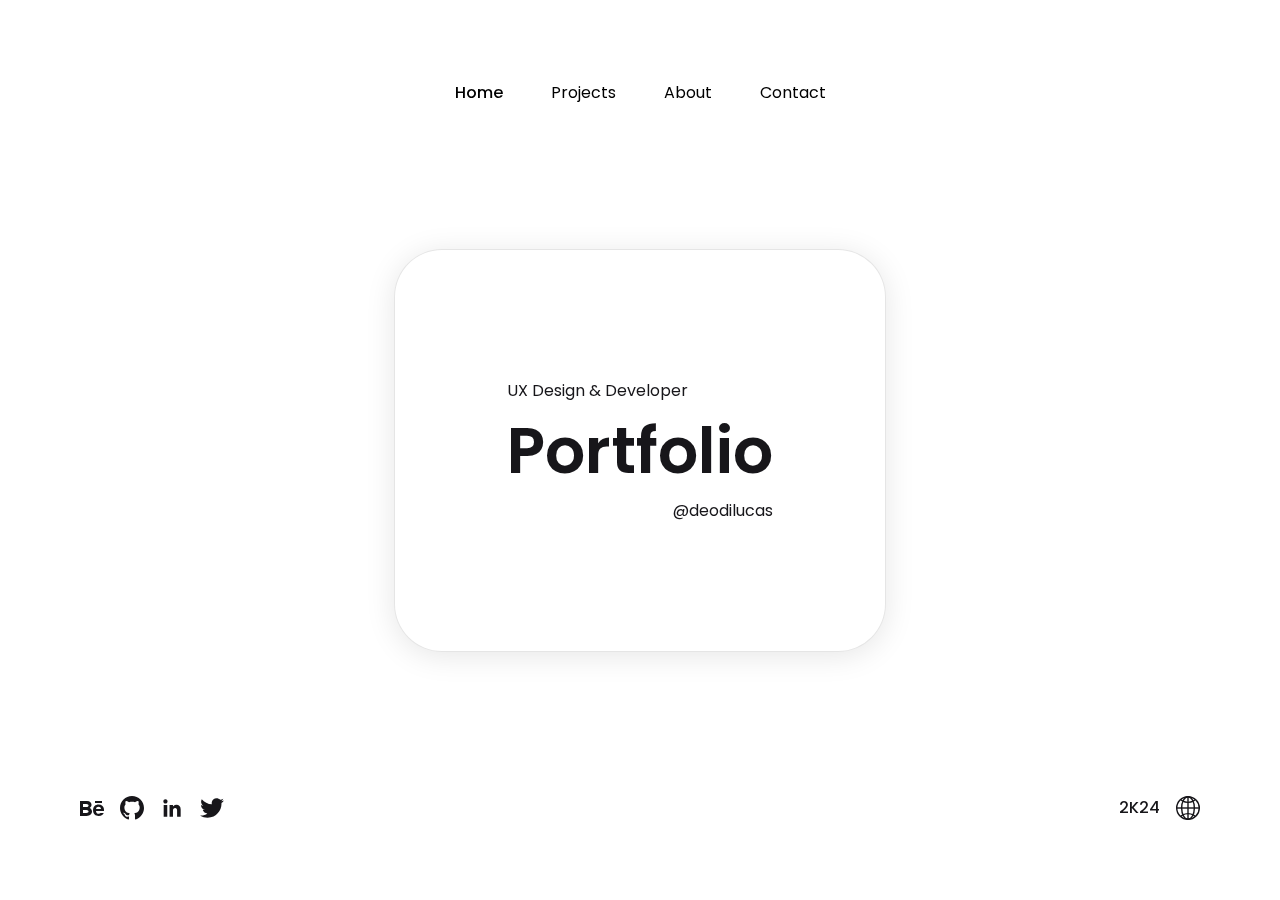
==== index.html @ e075723d "launch-web" ====
<!DOCTYPE html>
<html lang="en">

<head>
    <meta charset="UTF-8">
    <meta name="viewport" content="width=device-width, initial-scale=1.0">
    <link rel="stylesheet" href="style-index.css">
    <title>Portfolio</title>
</head>

<body>
    <div class="cover">
        <!-- <img class="img-cover" src="assets/background.png" alt=""> -->
        <div class="content" alt="">
            <div class="header">
                <nav class="menu">
                    <ul>
                        <li><a style="font-weight: 500;" href="">Home</a></li>
                        <li><a href="">Projects</a></li>
                        <li><a href="">About</a></li>
                        <li><a href="">Contact</a></li>
                    </ul>

                </nav>
            </div>
            <div class="content-panel">
                <span style="font-size: 1em; font-weight: 400; text-align: left;">UX Design & Developer</span>
                <span style="font-size: 4em; font-weight: 600; text-align: center;">Portfolio</span>
                <!-- <img src="assets/logo-labz.svg" alt=""> -->
                <span style="font-size: 1em; font-weight: 400; text-align: right;">@deodilucas</span>
            </div>
            <div class="content-bottom">
                <span class="social-icons">
                    <img src="assets/behnace-logo.svg" alt="">
                    <img src="assets/github-logo.svg" alt="">
                    <img src="assets/linkedin-logo.svg" alt="">
                    <img src="assets/twitter-logo.svg" alt="">
                </span>
                <span class="rotulo">
                    2K24<img src="assets/mundi.svg" alt="" srcset="" style="height: 24px;">
                    <!-- <img src="assets/logo-deo.svg" alt=""> -->
                </span>

            </div>
        </div>
    </div>

</body>

</html>
---- style-index.css ----
@import url('https://fonts.googleapis.com/css2?family=Poppins:ital,wght@0,100;0,200;0,300;0,400;0,500;0,600;0,700;0,800;0,900;1,100;1,200;1,300;1,400;1,500;1,600;1,700;1,800;1,900&display=swap');
@import url('https://fonts.googleapis.com/css2?family=Inter:wght@100..900&display=swap');

* {
    margin: 0;
    padding: 0;
    box-sizing: border-box;
    text-decoration: none;
}

body {
    color: #17161A;
    background-color: white;
    font-family: 'Poppins';
    font-weight: 500;
    height: 100vh;
    width: 100vw;
}

.img-cover {
    width: 100%;
    height: 100%;
    position: absolute;
    opacity: 0.6;
    object-fit: cover;
    z-index: -1;
}

/* cover & settingsc content */
.cover {
    height: 100vh;
    /* background: rgb(78, 16, 255, 0.6); */
    background-size: cover;
    background-position: center;
    isolation: isolate;
    height: 100%;
    width: 100%;
}

.content {
    display: flex;
    flex-direction: column;
    align-items: center;
    justify-content: space-between;
    height: 100%;
    width: 100%;
}

.content::after {
    content: '';
    /* background: no-repeat center url(assets/logo-labz.svg); */
    background-size: 3000px 1500px;
    mix-blend-mode: color-dodge;
    position: absolute;
    z-index: -1;
    inset: 0;
}

/* menu */
.header {
    margin-top: 80px;
    display: flex;
    justify-content: center;
}

.menu ul {
    list-style: none;
    display: flex;
    flex-direction: row;
}

.menu ul li a {
    color: black;
    text-decoration: none;
    margin: 1.5em;
    font-weight: 400;
}

/* content-panel */
.content-panel {
    display: flex;
    flex-direction: column;
    justify-content: center;
    border-radius: 3em;
    padding: 8em 7em;
    background: rgba(255, 255, 255, 0.05);
    box-shadow: 0 4px 30px rgba(0, 0, 0, 0.1);
    backdrop-filter: blur(30px);
    -webkit-backdrop-filter: blur(30px);
    border: 1.5px solid rgba(0, 0, 0, 0.1);
}

/* content-bottom */
.content-bottom {
    display: flex;
    flex-direction: row;
    width: 100%;
    justify-content: space-between;
    margin-bottom: 80px;
}

.social-icons {
    margin-left: 80px;
    gap: 1em;
    display: flex;
    align-items: center;
}

.social-icons img {
    height: 24px;
    width: 24px;
    /* filter: invert(100%) sepia(96%) saturate(2%) hue-rotate(309deg) brightness(105%) contrast(101%); */
}

.rotulo {
    gap: 1em;
    display: flex;
    align-items: center;
    margin-right: 80px;
}

.rotulo img {
    height: 24px;
}
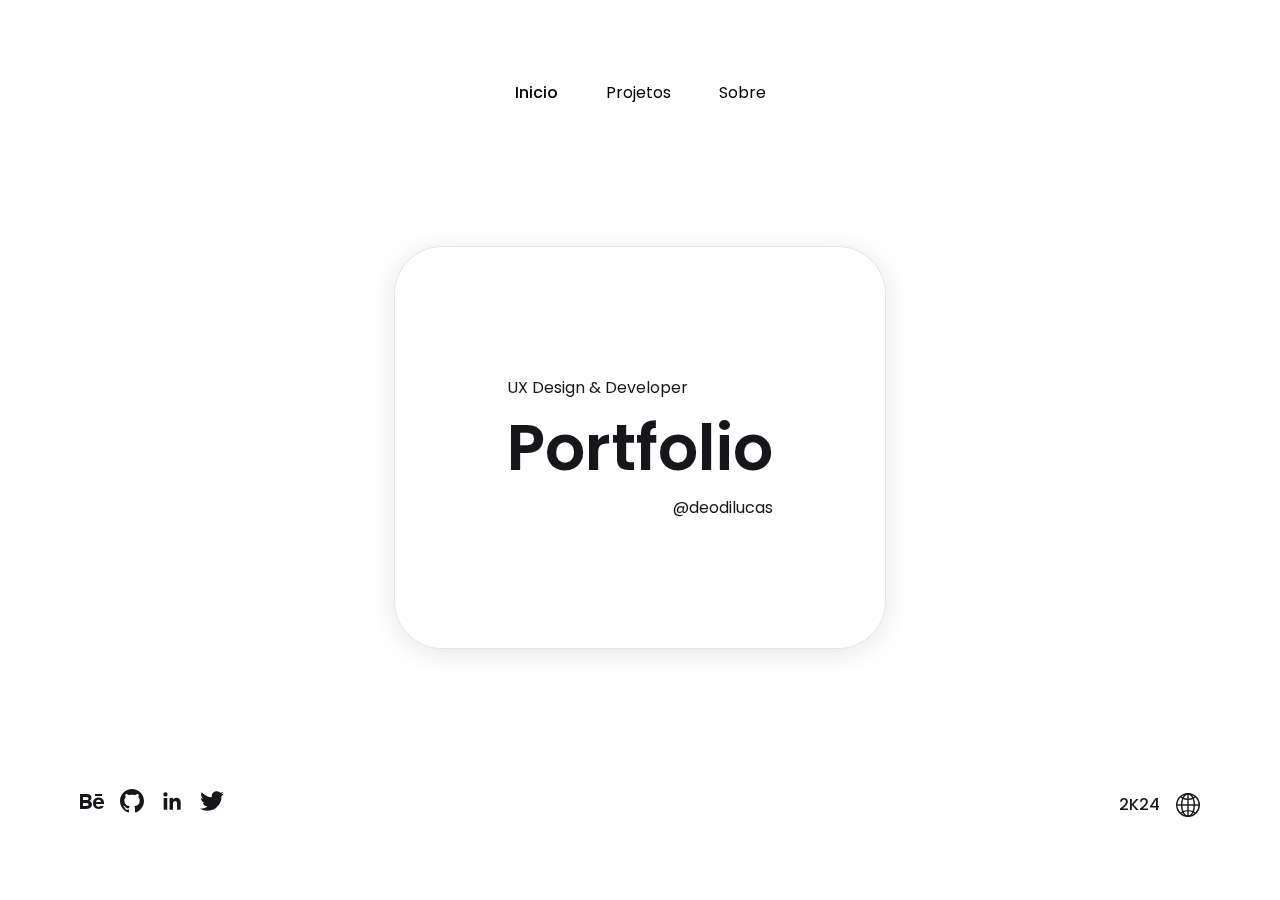
==== commit c155d1eb: "Update Portfolio" ====
--- a/index.html
+++ b/index.html
@@ -5,22 +5,21 @@
     <meta charset="UTF-8">
     <meta name="viewport" content="width=device-width, initial-scale=1.0">
     <link rel="stylesheet" href="style-index.css">
+    <link rel="stylesheet" href="style.css">
+    <link rel="shortcut icon" href="assets/mundi.ico" type="image/x-icon">
     <title>Portfolio</title>
 </head>
 
 <body>
     <div class="cover">
-        <!-- <img class="img-cover" src="assets/background.png" alt=""> -->
         <div class="content" alt="">
             <div class="header">
                 <nav class="menu">
                     <ul>
-                        <li><a style="font-weight: 500;" href="">Home</a></li>
-                        <li><a href="">Projects</a></li>
-                        <li><a href="">About</a></li>
-                        <li><a href="">Contact</a></li>
+                        <li><a style="font-weight: 500;" href="">Inicio</a></li>
+                        <li><a href="projeto.html">Projetos</a></li>
+                        <li><a href="sobre.html">Sobre</a></li>
                     </ul>
-
                 </nav>
             </div>
             <div class="content-panel">
@@ -31,14 +30,13 @@
             </div>
             <div class="content-bottom">
                 <span class="social-icons">
-                    <img src="assets/behnace-logo.svg" alt="">
-                    <img src="assets/github-logo.svg" alt="">
-                    <img src="assets/linkedin-logo.svg" alt="">
-                    <img src="assets/twitter-logo.svg" alt="">
+                    <a href="https://www.behance.net/deodilucassouza" target="_blank"><img src="assets/behnace-logo.svg" alt=""></a>
+                    <a href="https://github.com/deodilucas/" target="_blank"><img src="assets/github-logo.svg" alt=""></a>
+                    <a href="https://www.linkedin.com/in/deodilucas-souza/" target="_blank"><img src="assets/linkedin-logo.svg" alt=""></a>
+                    <a href="https://twitter.com/deodilucas" target="_blank"><img src="assets/twitter-logo.svg" alt=""></a>
                 </span>
                 <span class="rotulo">
                     2K24<img src="assets/mundi.svg" alt="" srcset="" style="height: 24px;">
-                    <!-- <img src="assets/logo-deo.svg" alt=""> -->
                 </span>
 
             </div>
--- a/style-index.css
+++ b/style-index.css
@@ -1,81 +1,3 @@
-@import url('https://fonts.googleapis.com/css2?family=Poppins:ital,wght@0,100;0,200;0,300;0,400;0,500;0,600;0,700;0,800;0,900;1,100;1,200;1,300;1,400;1,500;1,600;1,700;1,800;1,900&display=swap');
-@import url('https://fonts.googleapis.com/css2?family=Inter:wght@100..900&display=swap');
-
-* {
-    margin: 0;
-    padding: 0;
-    box-sizing: border-box;
-    text-decoration: none;
-}
-
-body {
-    color: #17161A;
-    background-color: white;
-    font-family: 'Poppins';
-    font-weight: 500;
-    height: 100vh;
-    width: 100vw;
-}
-
-.img-cover {
-    width: 100%;
-    height: 100%;
-    position: absolute;
-    opacity: 0.6;
-    object-fit: cover;
-    z-index: -1;
-}
-
-/* cover & settingsc content */
-.cover {
-    height: 100vh;
-    /* background: rgb(78, 16, 255, 0.6); */
-    background-size: cover;
-    background-position: center;
-    isolation: isolate;
-    height: 100%;
-    width: 100%;
-}
-
-.content {
-    display: flex;
-    flex-direction: column;
-    align-items: center;
-    justify-content: space-between;
-    height: 100%;
-    width: 100%;
-}
-
-.content::after {
-    content: '';
-    /* background: no-repeat center url(assets/logo-labz.svg); */
-    background-size: 3000px 1500px;
-    mix-blend-mode: color-dodge;
-    position: absolute;
-    z-index: -1;
-    inset: 0;
-}
-
-/* menu */
-.header {
-    margin-top: 80px;
-    display: flex;
-    justify-content: center;
-}
-
-.menu ul {
-    list-style: none;
-    display: flex;
-    flex-direction: row;
-}
-
-.menu ul li a {
-    color: black;
-    text-decoration: none;
-    margin: 1.5em;
-    font-weight: 400;
-}
-
 /* content-panel */
 .content-panel {
     display: flex;
@@ -88,37 +10,4 @@
     backdrop-filter: blur(30px);
     -webkit-backdrop-filter: blur(30px);
     border: 1.5px solid rgba(0, 0, 0, 0.1);
-}
-
-/* content-bottom */
-.content-bottom {
-    display: flex;
-    flex-direction: row;
-    width: 100%;
-    justify-content: space-between;
-    margin-bottom: 80px;
-}
-
-.social-icons {
-    margin-left: 80px;
-    gap: 1em;
-    display: flex;
-    align-items: center;
-}
-
-.social-icons img {
-    height: 24px;
-    width: 24px;
-    /* filter: invert(100%) sepia(96%) saturate(2%) hue-rotate(309deg) brightness(105%) contrast(101%); */
-}
-
-.rotulo {
-    gap: 1em;
-    display: flex;
-    align-items: center;
-    margin-right: 80px;
-}
-
-.rotulo img {
-    height: 24px;
 }--- a/style.css
+++ b/style.css
@@ -0,0 +1,116 @@
+@import url('https://fonts.googleapis.com/css2?family=Poppins:ital,wght@0,100;0,200;0,300;0,400;0,500;0,600;0,700;0,800;0,900;1,100;1,200;1,300;1,400;1,500;1,600;1,700;1,800;1,900&display=swap');
+@import url('https://fonts.googleapis.com/css2?family=Inter:wght@100..900&display=swap');
+
+
+/* default html */
+* {
+    margin: 0;
+    padding: 0;
+    box-sizing: border-box;
+    text-decoration: none;
+}
+
+body {
+    color: #17161A;
+    background-color: white;
+    font-family: 'Poppins';
+    font-weight: 500;
+    height: 100vh;
+    width: 100vw;
+}
+
+a {
+    text-decoration: none;
+    color: black;
+}  
+.img-cover {
+    width: 100%;
+    height: 100%;
+    position: absolute;
+    opacity: 0.6;
+    object-fit: cover;
+    z-index: -1;
+}
+
+/* cover & settings content */
+.cover {
+    height: 100vh;
+    /* background: rgb(78, 16, 255, 0.6); */
+    background-size: cover;
+    background-position: center;
+    isolation: isolate;
+    height: 100%;
+    width: 100%;
+}
+
+.content {
+    display: flex;
+    flex-direction: column;
+    align-items: center;
+    justify-content: space-between;
+    height: 100%;
+    width: 100%;
+}
+
+.content::after {
+    content: '';
+    /* background: no-repeat center url(assets/logo-labz.svg); */
+    background-size: 3000px 1500px;
+    mix-blend-mode: color-dodge;
+    position: absolute;
+    z-index: -1;
+    inset: 0;
+}
+
+/* menu */
+.header {
+    margin-top: 80px;
+    display: flex;
+    justify-content: center;
+}
+
+.menu ul {
+    list-style: none;
+    display: flex;
+    flex-direction: row;
+}
+
+.menu ul li a {
+    color: black;
+    text-decoration: none;
+    margin: 1.5em;
+    font-weight: 400;
+}
+
+/* content-bottom */
+.content-bottom {
+    display: flex;
+    flex-direction: row;
+    width: 100%;
+    justify-content: space-between;
+    margin-bottom: 80px;
+}
+
+.social-icons {
+    margin-left: 80px;
+    gap: 1em;
+    display: flex;
+    align-items: center;
+}
+
+.social-icons img {
+    height: 24px;
+    width: 24px;
+    /* filter: invert(100%) sepia(96%) saturate(2%) hue-rotate(309deg) brightness(105%) contrast(101%); */
+}
+
+.rotulo {
+    gap: 1em;
+    display: flex;
+    align-items: center;
+    margin-right: 80px;
+}
+
+.rotulo img {
+    height: 24px;
+}